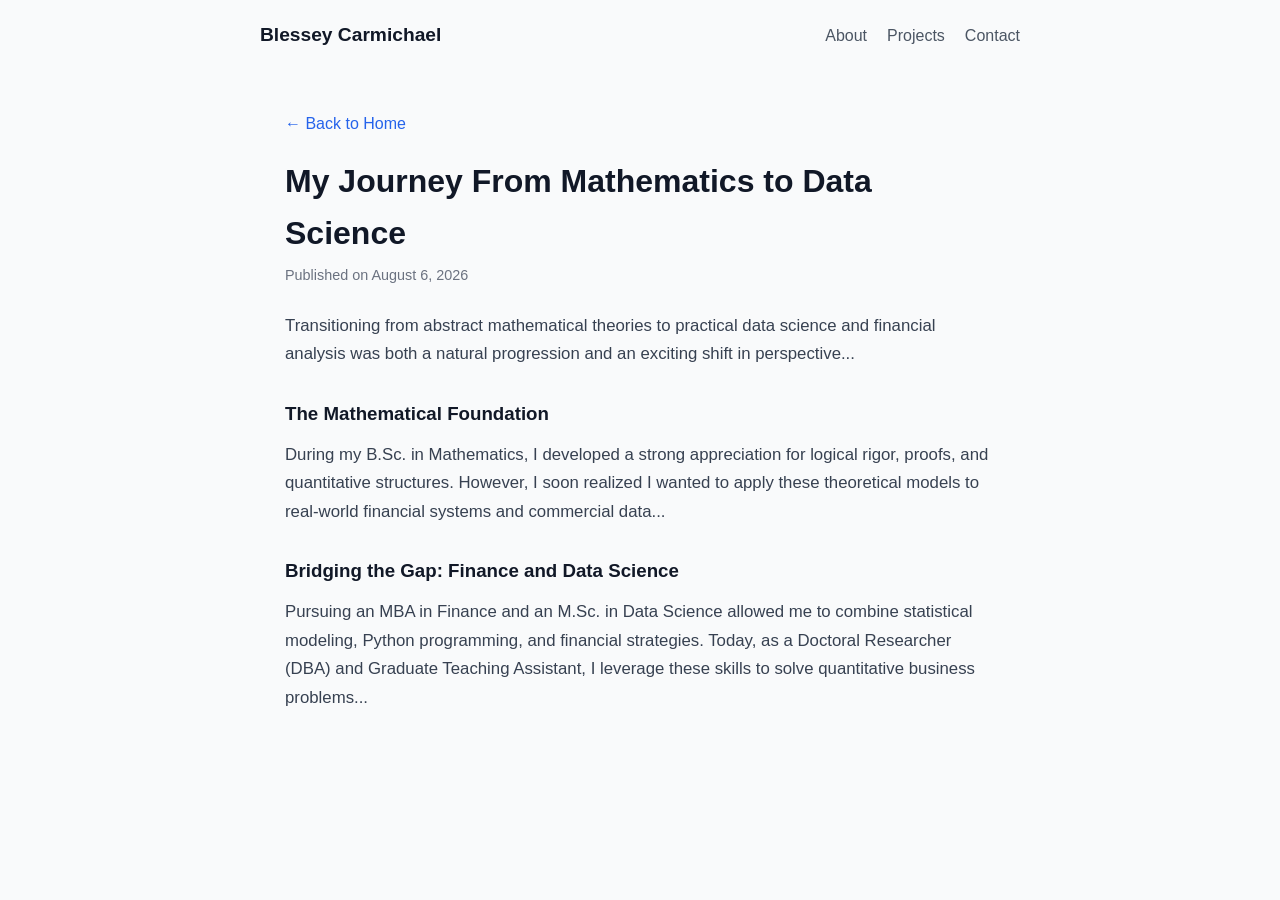
==== blogs/math-to-data-science.html @ 8691f93c "Add blog post on journey from Mathematics to Data Science This HTML file details a personal journey " ====
<!DOCTYPE html>
<html lang="en">
<head>
  <meta charset="UTF-8">
  <meta name="viewport" content="width=device-width, initial-scale=1.0">
  <title>My Journey From Mathematics to Data Science | Blessey Carmichael</title>
  <link rel="stylesheet" href="../style.css">
  <style>
    /* Styling specifically for blog posts */
    .blog-container {
      max-width: 750px;
      margin: 40px auto;
      padding: 0 20px;
    }
    .blog-date {
      color: #6b7280;
      font-size: 0.9rem;
      margin-top: 5px;
      margin-bottom: 25px;
    }
    .back-link {
      display: inline-block;
      margin-bottom: 20px;
      color: #2563eb;
      font-weight: 500;
    }
    .blog-content p {
      margin-bottom: 18px;
      font-size: 1.05rem;
      color: #374151;
      line-height: 1.7;
    }
    .blog-content h3 {
      margin-top: 30px;
      margin-bottom: 12px;
      color: #111827;
    }
  </style>
</head>
<body>

  <!-- Navigation Bar -->
  <nav class="navbar">
    <div class="logo"><a href="../index.html">Blessey Carmichael</a></div>
    <ul class="nav-links">
      <li><a href="../index.html#about">About</a></li>
      <li><a href="../index.html#projects">Projects</a></li>
      <li><a href="../index.html#contact">Contact</a></li>
    </ul>
  </nav>

  <!-- Blog Article Section -->
  <main class="blog-container">
    <a href="../index.html#blog" class="back-link">← Back to Home</a>
    
    <h1>My Journey From Mathematics to Data Science</h1>
    <p class="blog-date">Published on August 6, 2026</p>

    <article class="blog-content">
      <p>
        Transitioning from abstract mathematical theories to practical data science and financial analysis was both a natural progression and an exciting shift in perspective...
      </p>

      <h3>The Mathematical Foundation</h3>
      <p>
        During my B.Sc. in Mathematics, I developed a strong appreciation for logical rigor, proofs, and quantitative structures. However, I soon realized I wanted to apply these theoretical models to real-world financial systems and commercial data...
      </p>

      <h3>Bridging the Gap: Finance and Data Science</h3>
      <p>
        Pursuing an MBA in Finance and an M.Sc. in Data Science allowed me to combine statistical modeling, Python programming, and financial strategies. Today, as a Doctoral Researcher (DBA) and Graduate Teaching Assistant, I leverage these skills to solve quantitative business problems...
      </p>
    </article>
  </main>

</body>
</html>
---- style.css ----
/* Reset default spacing */
* {
  margin: 0;
  padding: 0;
  box-sizing: border-box;
}

/* Page font & background colors */
body {
  font-family: -apple-system, BlinkMacSystemFont, "Segoe UI", Roboto, Helvetica, Arial, sans-serif;
  color: #111827;
  background-color: #f9fafb;
  line-height: 1.6;
}

/* Links */
a {
  text-decoration: none;
  color: inherit;
}

/* Sections alignment */
.section {
  max-width: 800px;
  margin: 0 auto;
  padding: 50px 20px;
  border-bottom: 1px solid #e5e7eb;
}

h2 {
  font-size: 1.8rem;
  margin-bottom: 15px;
  color: #111827;
}

/* Navigation Bar */
.navbar {
  max-width: 800px;
  margin: 0 auto;
  padding: 20px;
  display: flex;
  justify-content: space-between;
  align-items: center;
}

.logo {
  font-weight: 700;
  font-size: 1.2rem;
}

.nav-links {
  display: flex;
  list-style: none;
  gap: 20px;
}

.nav-links a {
  color: #4b5563;
  font-weight: 500;
}

.nav-links a:hover {
  color: #2563eb;
}

/* Hero Section */
.hero {
  max-width: 800px;
  margin: 0 auto;
  padding: 60px 20px;
}

.hero h1 {
  font-size: 2.5rem;
  margin-bottom: 10px;
}

.highlight {
  color: #2563eb; /* Professional Blue */
}

.subtitle {
  font-size: 1.2rem;
  color: #4b5563;
  margin-bottom: 25px;
}

/* Buttons */
.btn {
  display: inline-block;
  background-color: #111827;
  color: #ffffff;
  padding: 10px 20px;
  border-radius: 6px;
  font-weight: 600;
}

.btn:hover {
  background-color: #374151;
}

/* Skill Tags */
.skills, .card-tags {
  display: flex;
  flex-wrap: wrap;
  gap: 8px;
  margin-top: 15px;
  margin-bottom: 15px;
}

.tag, .card-tags span {
  background-color: #e5e7eb;
  color: #374151;
  padding: 4px 10px;
  border-radius: 4px;
  font-size: 0.85rem;
  font-weight: 500;
}

/* Project Cards Layout */
.projects-grid {
  display: grid;
  grid-template-columns: repeat(auto-fit, minmax(300px, 1fr));
  gap: 20px;
  margin-top: 20px;
}

.card {
  background-color: #ffffff;
  border: 1px solid #e5e7eb;
  padding: 24px;
  border-radius: 8px;
  box-shadow: 0 1px 3px rgba(0,0,0,0.05);
}

.card h3 {
  margin-bottom: 10px;
  font-size: 1.2rem;
}

.card p {
  color: #4b5563;
  font-size: 0.95rem;
  margin-bottom: 15px;
}

.card-link {
  color: #2563eb;
  font-weight: 600;
  display: inline-block;
  margin-top: 5px;
}
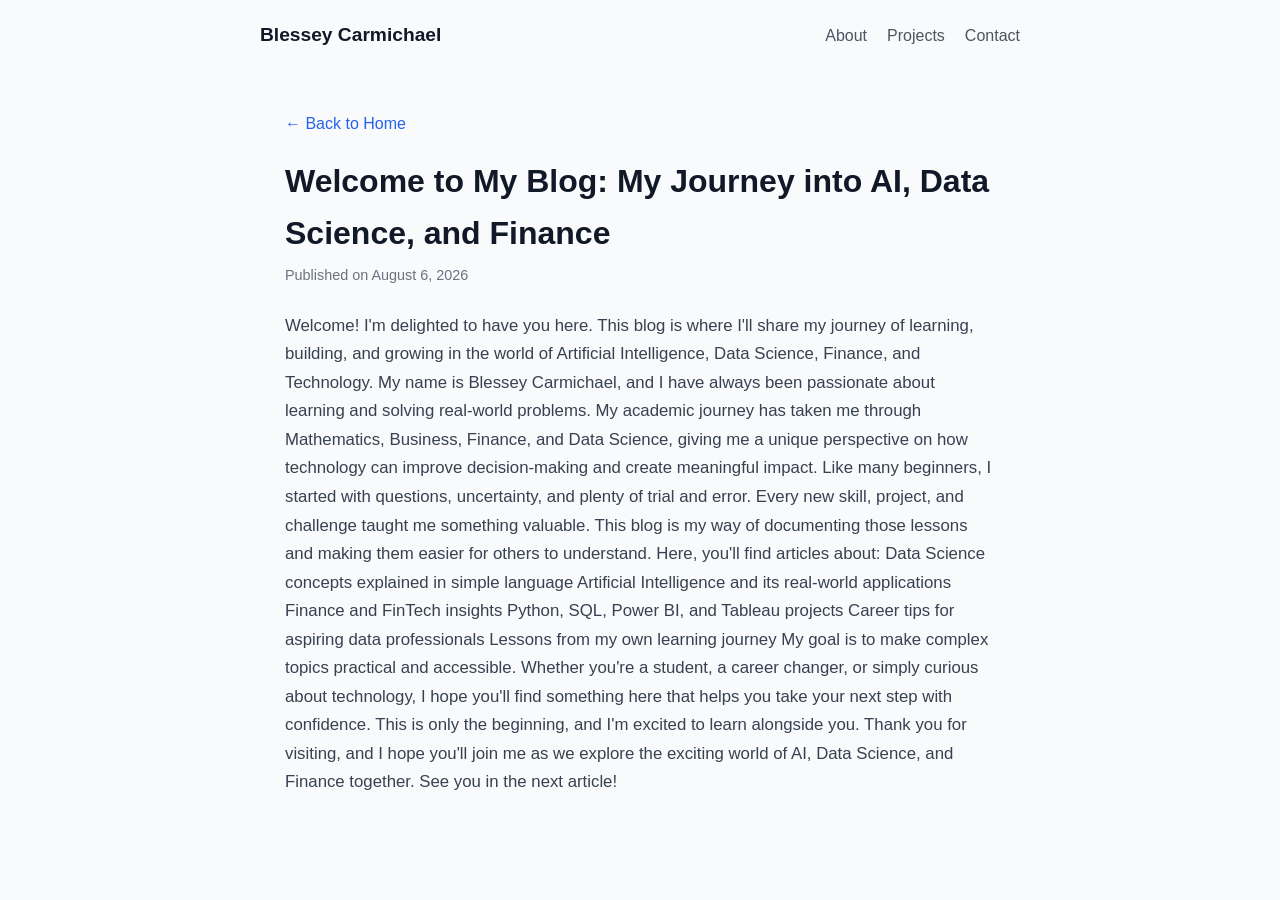
==== commit c85f539e: "Update math-to-data-science.html" ====
--- a/blogs/math-to-data-science.html
+++ b/blogs/math-to-data-science.html
@@ -53,22 +53,32 @@
   <main class="blog-container">
     <a href="../index.html#blog" class="back-link">← Back to Home</a>
     
-    <h1>My Journey From Mathematics to Data Science</h1>
+    <h1>Welcome to My Blog: My Journey into AI, Data Science, and Finance</h1>
     <p class="blog-date">Published on August 6, 2026</p>
 
     <article class="blog-content">
       <p>
-        Transitioning from abstract mathematical theories to practical data science and financial analysis was both a natural progression and an exciting shift in perspective...
-      </p>
+        Welcome!
+     I'm delighted to have you here. This blog is where I'll share my journey of learning, building, and growing in the world of Artificial Intelligence, Data Science, Finance, and Technology.
 
-      <h3>The Mathematical Foundation</h3>
-      <p>
-        During my B.Sc. in Mathematics, I developed a strong appreciation for logical rigor, proofs, and quantitative structures. However, I soon realized I wanted to apply these theoretical models to real-world financial systems and commercial data...
-      </p>
+My name is Blessey Carmichael, and I have always been passionate about learning and solving real-world problems. My academic journey has taken me through Mathematics, Business, Finance, and Data Science, giving me a unique perspective on how technology can improve decision-making and create meaningful impact.
 
-      <h3>Bridging the Gap: Finance and Data Science</h3>
-      <p>
-        Pursuing an MBA in Finance and an M.Sc. in Data Science allowed me to combine statistical modeling, Python programming, and financial strategies. Today, as a Doctoral Researcher (DBA) and Graduate Teaching Assistant, I leverage these skills to solve quantitative business problems...
+Like many beginners, I started with questions, uncertainty, and plenty of trial and error. Every new skill, project, and challenge taught me something valuable. This blog is my way of documenting those lessons and making them easier for others to understand.
+
+Here, you'll find articles about:
+
+Data Science concepts explained in simple language
+Artificial Intelligence and its real-world applications
+Finance and FinTech insights
+Python, SQL, Power BI, and Tableau projects
+Career tips for aspiring data professionals
+Lessons from my own learning journey
+
+My goal is to make complex topics practical and accessible. Whether you're a student, a career changer, or simply curious about technology, I hope you'll find something here that helps you take your next step with confidence.
+
+This is only the beginning, and I'm excited to learn alongside you. Thank you for visiting, and I hope you'll join me as we explore the exciting world of AI, Data Science, and Finance together.
+
+See you in the next article!
       </p>
     </article>
   </main>
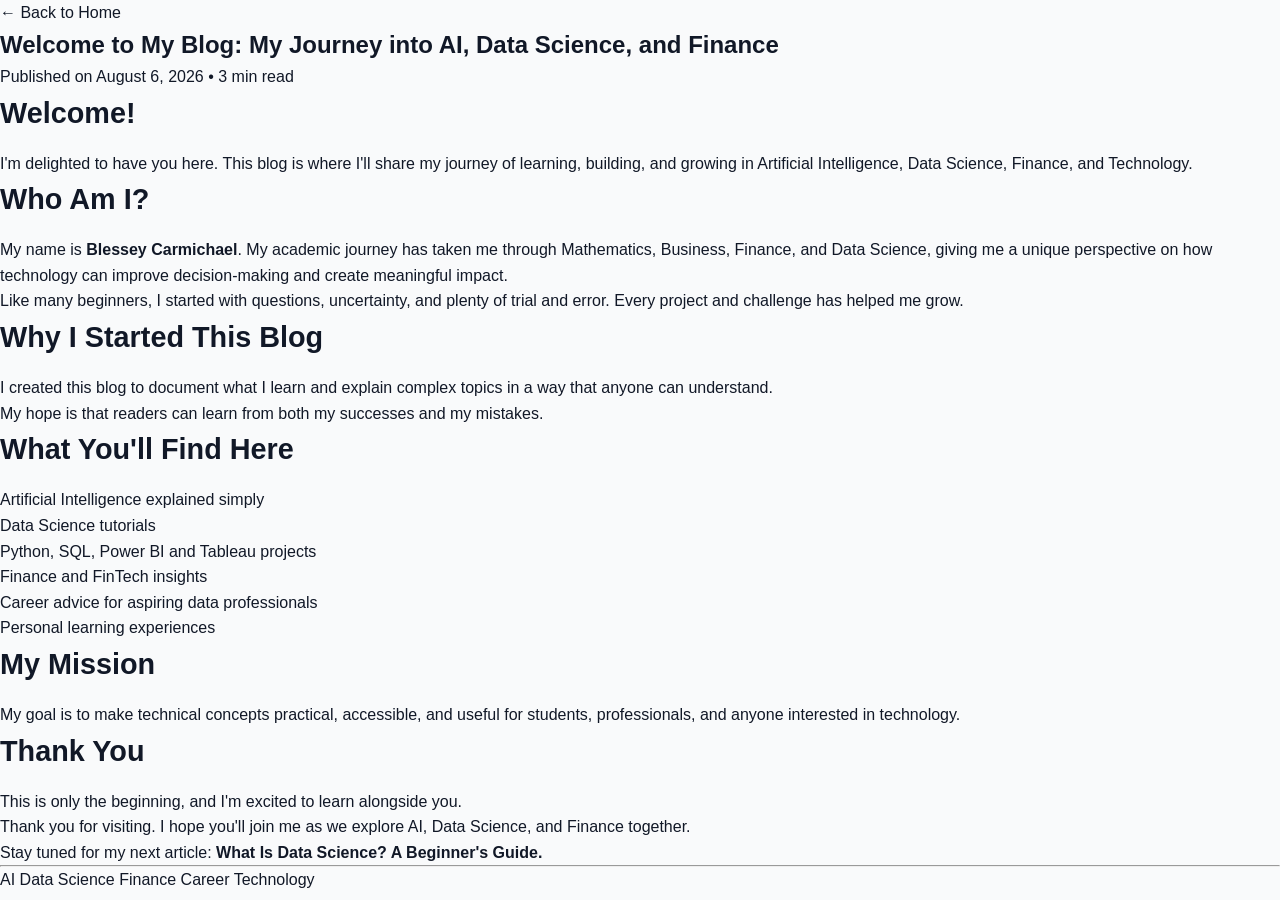
==== commit 46645e54: "Revise blog structure and update content" ====
--- a/blogs/math-to-data-science.html
+++ b/blogs/math-to-data-science.html
@@ -1,87 +1,155 @@
 <!DOCTYPE html>
 <html lang="en">
 <head>
-  <meta charset="UTF-8">
-  <meta name="viewport" content="width=device-width, initial-scale=1.0">
-  <title>My Journey From Mathematics to Data Science | Blessey Carmichael</title>
-  <link rel="stylesheet" href="../style.css">
-  <style>
-    /* Styling specifically for blog posts */
-    .blog-container {
-      max-width: 750px;
-      margin: 40px auto;
-      padding: 0 20px;
-    }
-    .blog-date {
-      color: #6b7280;
-      font-size: 0.9rem;
-      margin-top: 5px;
-      margin-bottom: 25px;
-    }
-    .back-link {
-      display: inline-block;
-      margin-bottom: 20px;
-      color: #2563eb;
-      font-weight: 500;
-    }
-    .blog-content p {
-      margin-bottom: 18px;
-      font-size: 1.05rem;
-      color: #374151;
-      line-height: 1.7;
-    }
-    .blog-content h3 {
-      margin-top: 30px;
-      margin-bottom: 12px;
-      color: #111827;
-    }
-  </style>
+    <meta charset="UTF-8">
+    <meta name="viewport" content="width=device-width, initial-scale=1.0">
+    <title>Welcome to My Blog | Blessey Carmichael</title>
+
+    <link rel="stylesheet" href="../style.css">
 </head>
+
 <body>
 
-  <!-- Navigation Bar -->
-  <nav class="navbar">
-    <div class="logo"><a href="../index.html">Blessey Carmichael</a></div>
-    <ul class="nav-links">
-      <li><a href="../index.html#about">About</a></li>
-      <li><a href="../index.html#projects">Projects</a></li>
-      <li><a href="../index.html#contact">Contact</a></li>
-    </ul>
-  </nav>
+<div class="blog-container">
 
-  <!-- Blog Article Section -->
-  <main class="blog-container">
-    <a href="../index.html#blog" class="back-link">← Back to Home</a>
-    
-    <h1>Welcome to My Blog: My Journey into AI, Data Science, and Finance</h1>
-    <p class="blog-date">Published on August 6, 2026</p>
+    <a href="../index.html" class="back-link">← Back to Home</a>
 
-    <article class="blog-content">
-      <p>
-        Welcome!
-     I'm delighted to have you here. This blog is where I'll share my journey of learning, building, and growing in the world of Artificial Intelligence, Data Science, Finance, and Technology.
+    <article>
 
-My name is Blessey Carmichael, and I have always been passionate about learning and solving real-world problems. My academic journey has taken me through Mathematics, Business, Finance, and Data Science, giving me a unique perspective on how technology can improve decision-making and create meaningful impact.
+        <header class="blog-header">
+            <h1>Welcome to My Blog: My Journey into AI, Data Science, and Finance</h1>
 
-Like many beginners, I started with questions, uncertainty, and plenty of trial and error. Every new skill, project, and challenge taught me something valuable. This blog is my way of documenting those lessons and making them easier for others to understand.
+            <p class="publish-date">
+                Published on August 6, 2026 • 3 min read
+            </p>
+        </header>
 
-Here, you'll find articles about:
+        <!-- Introduction -->
 
-Data Science concepts explained in simple language
-Artificial Intelligence and its real-world applications
-Finance and FinTech insights
-Python, SQL, Power BI, and Tableau projects
-Career tips for aspiring data professionals
-Lessons from my own learning journey
+        <section>
 
-My goal is to make complex topics practical and accessible. Whether you're a student, a career changer, or simply curious about technology, I hope you'll find something here that helps you take your next step with confidence.
+            <h2>Welcome!</h2>
 
-This is only the beginning, and I'm excited to learn alongside you. Thank you for visiting, and I hope you'll join me as we explore the exciting world of AI, Data Science, and Finance together.
+            <p>
+                I'm delighted to have you here.
+                This blog is where I'll share my journey of learning,
+                building, and growing in Artificial Intelligence,
+                Data Science, Finance, and Technology.
+            </p>
 
-See you in the next article!
-      </p>
+        </section>
+
+        <!-- About -->
+
+        <section>
+
+            <h2>Who Am I?</h2>
+
+            <p>
+                My name is <strong>Blessey Carmichael</strong>.
+                My academic journey has taken me through
+                Mathematics, Business, Finance, and Data Science,
+                giving me a unique perspective on how technology
+                can improve decision-making and create meaningful impact.
+            </p>
+
+            <p>
+                Like many beginners, I started with questions,
+                uncertainty, and plenty of trial and error.
+                Every project and challenge has helped me grow.
+            </p>
+
+        </section>
+
+        <!-- Blog Purpose -->
+
+        <section>
+
+            <h2>Why I Started This Blog</h2>
+
+            <p>
+                I created this blog to document what I learn
+                and explain complex topics in a way that anyone
+                can understand.
+            </p>
+
+            <p>
+                My hope is that readers can learn from both
+                my successes and my mistakes.
+            </p>
+
+        </section>
+
+        <!-- Topics -->
+
+        <section>
+
+            <h2>What You'll Find Here</h2>
+
+            <ul>
+                <li>Artificial Intelligence explained simply</li>
+                <li>Data Science tutorials</li>
+                <li>Python, SQL, Power BI and Tableau projects</li>
+                <li>Finance and FinTech insights</li>
+                <li>Career advice for aspiring data professionals</li>
+                <li>Personal learning experiences</li>
+            </ul>
+
+        </section>
+
+        <!-- Mission -->
+
+        <section>
+
+            <h2>My Mission</h2>
+
+            <p>
+                My goal is to make technical concepts practical,
+                accessible, and useful for students,
+                professionals, and anyone interested in technology.
+            </p>
+
+        </section>
+
+        <!-- Closing -->
+
+        <section>
+
+            <h2>Thank You</h2>
+
+            <p>
+                This is only the beginning,
+                and I'm excited to learn alongside you.
+            </p>
+
+            <p>
+                Thank you for visiting.
+                I hope you'll join me as we explore AI,
+                Data Science, and Finance together.
+            </p>
+
+            <p>
+                Stay tuned for my next article:
+                <strong>What Is Data Science? A Beginner's Guide.</strong>
+            </p>
+
+        </section>
+
+        <hr>
+
+        <div class="tags">
+
+            <span>AI</span>
+            <span>Data Science</span>
+            <span>Finance</span>
+            <span>Career</span>
+            <span>Technology</span>
+
+        </div>
+
     </article>
-  </main>
+
+</div>
 
 </body>
 </html>
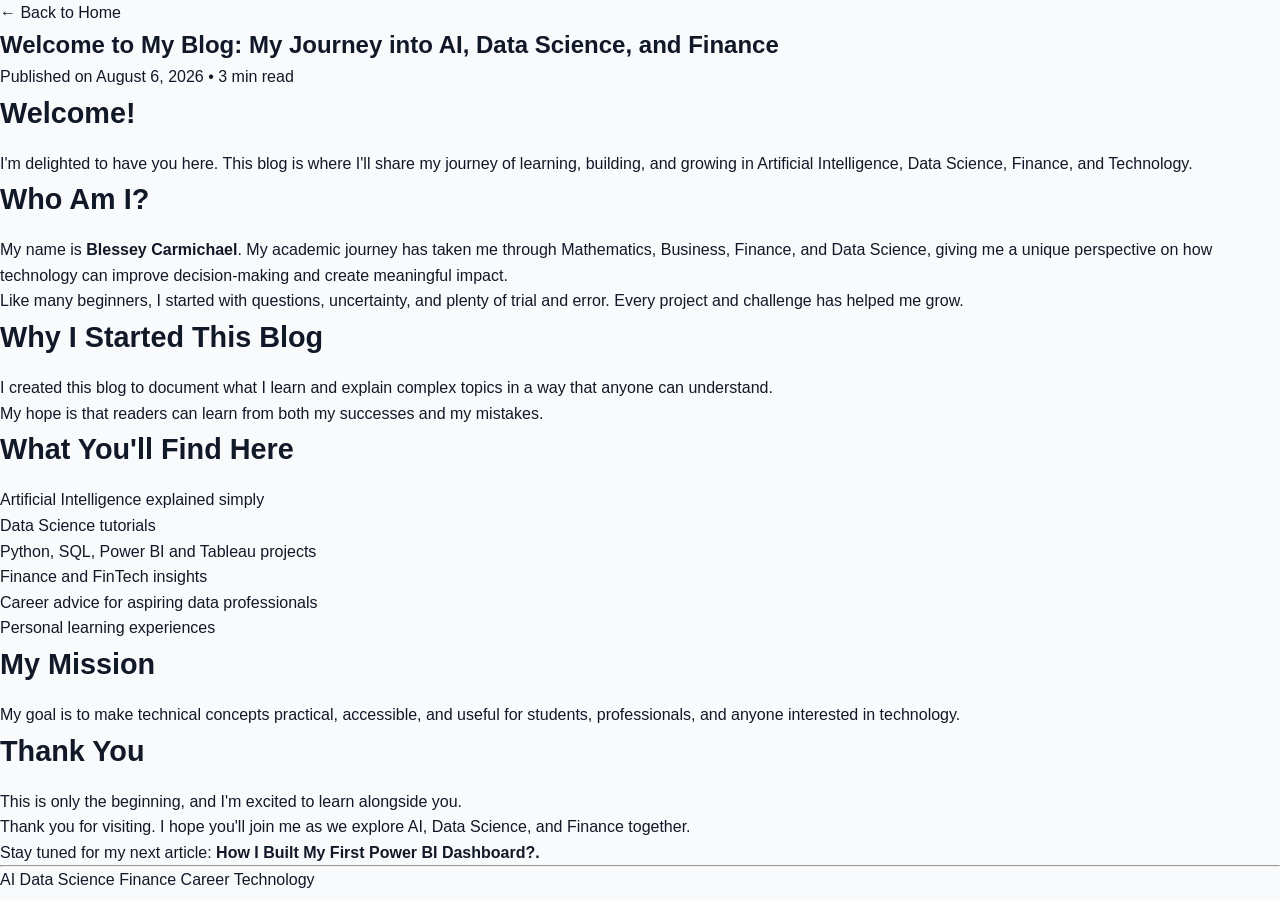
==== commit 9810a6e2: "Update next article title in math-to-data-science.html" ====
--- a/blogs/math-to-data-science.html
+++ b/blogs/math-to-data-science.html
@@ -130,7 +130,7 @@
 
             <p>
                 Stay tuned for my next article:
-                <strong>What Is Data Science? A Beginner's Guide.</strong>
+                <strong>How I Built My First Power BI Dashboard?.</strong>
             </p>
 
         </section>
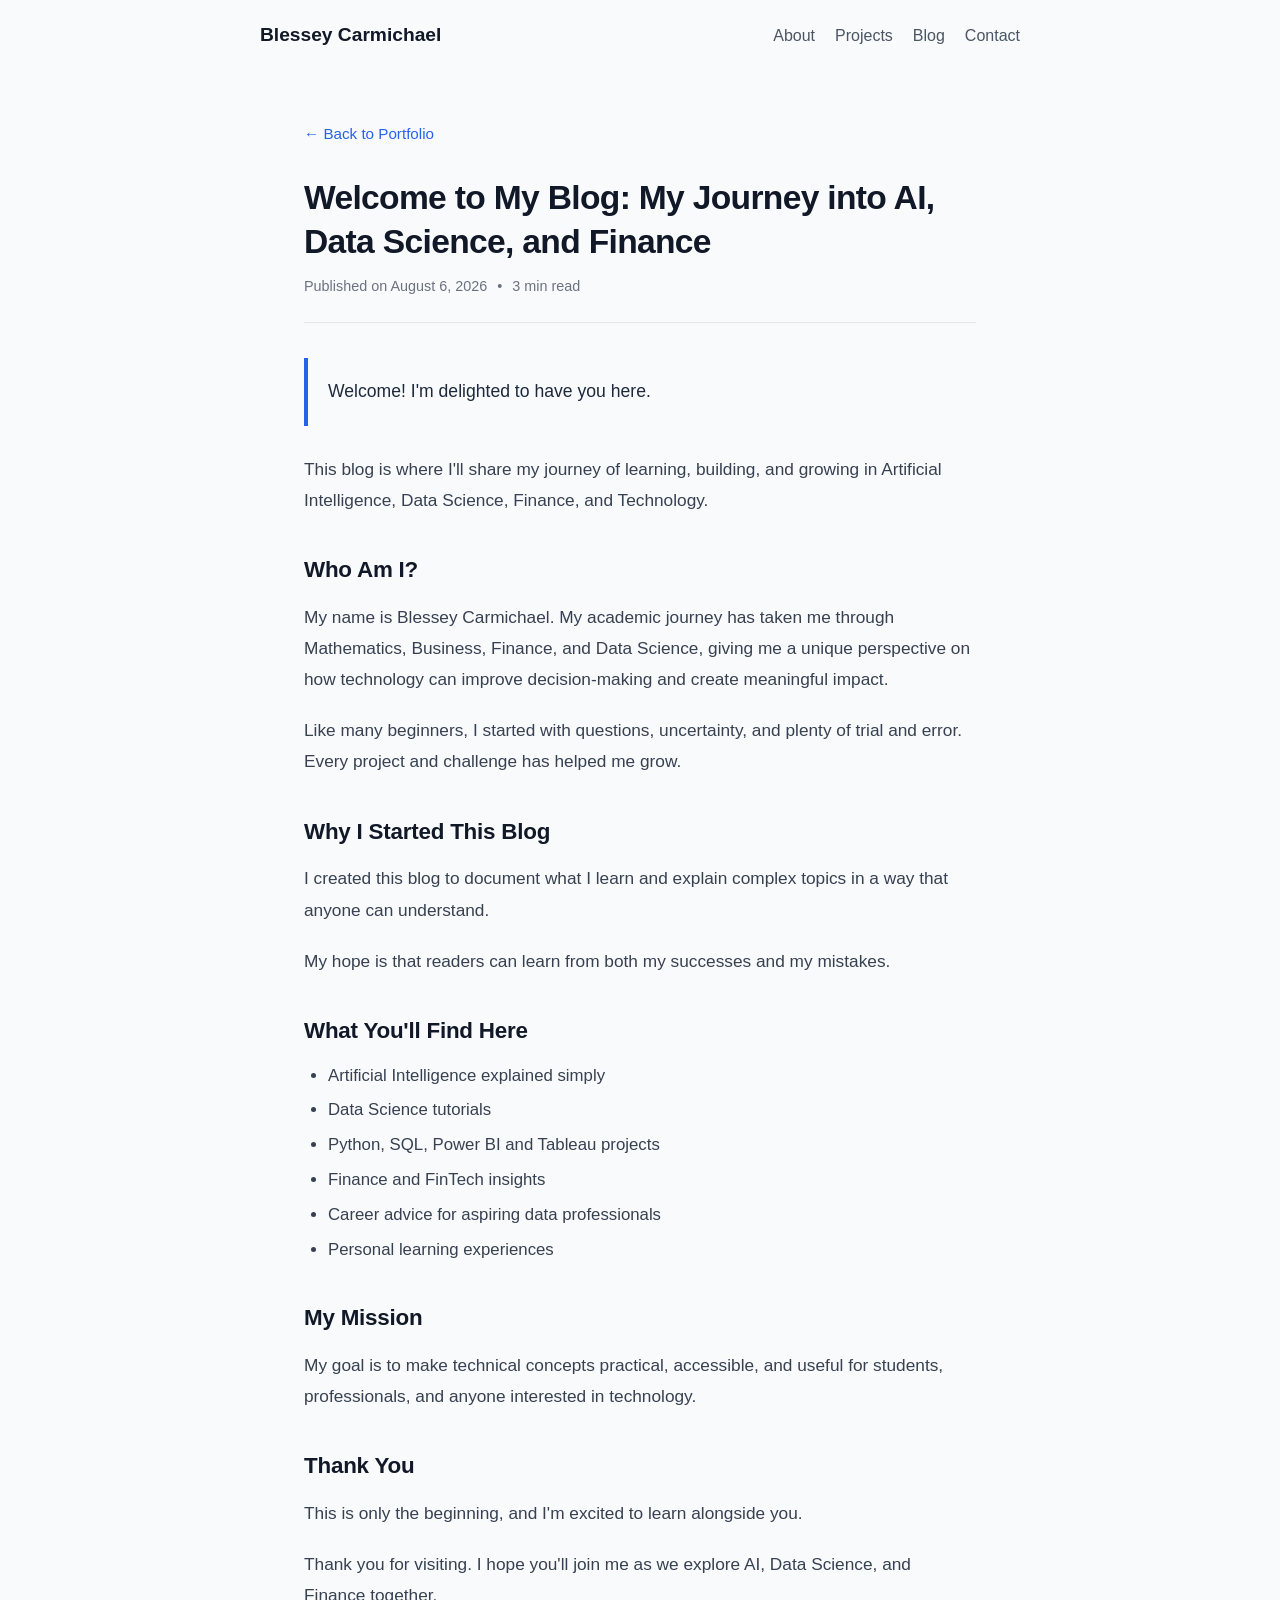
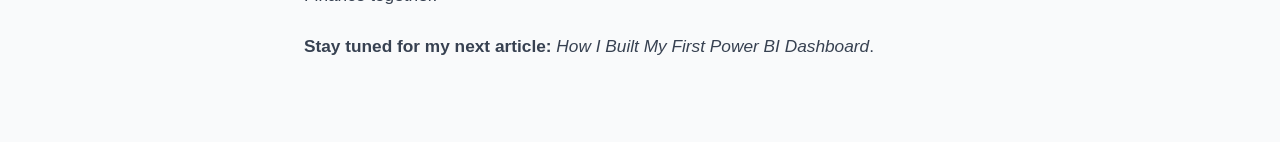
==== commit 7c4d42c9: "Update math-to-data-science.html" ====
--- a/blogs/math-to-data-science.html
+++ b/blogs/math-to-data-science.html
@@ -1,155 +1,193 @@
 <!DOCTYPE html>
 <html lang="en">
 <head>
-    <meta charset="UTF-8">
-    <meta name="viewport" content="width=device-width, initial-scale=1.0">
-    <title>Welcome to My Blog | Blessey Carmichael</title>
+  <meta charset="UTF-8">
+  <meta name="viewport" content="width=device-width, initial-scale=1.0">
+  <title>Welcome to My Blog: My Journey into AI, Data Science, and Finance | Blessey Carmichael</title>
+  <link rel="stylesheet" href="../style.css">
+  <style>
+    /* Reader Layout & Clean Typography */
+    .blog-container {
+      max-width: 720px;
+      margin: 50px auto 80px auto;
+      padding: 0 24px;
+      font-family: -apple-system, BlinkMacSystemFont, "Segoe UI", Roboto, Helvetica, Arial, sans-serif;
+    }
+    
+    .back-link {
+      display: inline-flex;
+      align-items: center;
+      margin-bottom: 30px;
+      color: #2563eb;
+      font-weight: 500;
+      font-size: 0.95rem;
+      text-decoration: none;
+      transition: color 0.2s ease;
+    }
+    .back-link:hover {
+      color: #1d4ed8;
+      text-decoration: underline;
+    }
 
-    <link rel="stylesheet" href="../style.css">
+    .article-header {
+      margin-bottom: 35px;
+      border-bottom: 1px solid #e5e7eb;
+      padding-bottom: 24px;
+    }
+
+    .article-header h1 {
+      font-size: 2.1rem;
+      line-height: 1.3;
+      color: #111827;
+      font-weight: 700;
+      letter-spacing: -0.02em;
+      margin-bottom: 12px;
+    }
+
+    .meta-info {
+      display: flex;
+      gap: 10px;
+      align-items: center;
+      color: #6b7280;
+      font-size: 0.9rem;
+    }
+
+    .blog-content p {
+      margin-bottom: 20px;
+      font-size: 1.08rem;
+      color: #374151;
+      line-height: 1.8;
+      word-break: break-word;
+    }
+
+    .blog-content h2 {
+      margin-top: 36px;
+      margin-bottom: 14px;
+      color: #111827;
+      font-size: 1.4rem;
+      font-weight: 600;
+      letter-spacing: -0.01em;
+    }
+
+    .blog-content ul {
+      margin-bottom: 24px;
+      padding-left: 24px;
+      color: #374151;
+    }
+
+    .blog-content li {
+      margin-bottom: 8px;
+      font-size: 1.05rem;
+      line-height: 1.6;
+    }
+
+    /* Highlight Box */
+    .welcome-card {
+      background-color: #f8fafc;
+      border-left: 4px solid #2563eb;
+      padding: 18px 20px;
+      margin-bottom: 28px;
+      border-radius: 0 8px 8px 0;
+    }
+    
+    .welcome-card p {
+      margin: 0;
+      font-size: 1.1rem;
+      color: #1e293b;
+      font-weight: 500;
+    }
+
+    /* Mobile Responsiveness */
+    @media (max-width: 640px) {
+      .article-header h1 {
+        font-size: 1.7rem;
+      }
+      .blog-container {
+        margin-top: 24px;
+      }
+    }
+  </style>
 </head>
-
 <body>
 
-<div class="blog-container">
+  <!-- Navigation Bar -->
+  <nav class="navbar">
+    <div class="logo"><a href="../index.html">Blessey Carmichael</a></div>
+    <ul class="nav-links">
+      <li><a href="../index.html#about">About</a></li>
+      <li><a href="../index.html#projects">Projects</a></li>
+      <li><a href="../index.html#blog">Blog</a></li>
+      <li><a href="../index.html#contact">Contact</a></li>
+    </ul>
+  </nav>
 
-    <a href="../index.html" class="back-link">← Back to Home</a>
+  <!-- Blog Container -->
+  <main class="blog-container">
+    <a href="../index.html#blog" class="back-link">← Back to Portfolio</a>
+    
+    <header class="article-header">
+      <h1>Welcome to My Blog: My Journey into AI, Data Science, and Finance</h1>
+      <div class="meta-info">
+        <span>Published on August 6, 2026</span>
+        <span>•</span>
+        <span>3 min read</span>
+      </div>
+    </header>
 
-    <article>
+    <article class="blog-content">
+      
+      <div class="welcome-card">
+        <p>Welcome! I'm delighted to have you here.</p>
+      </div>
 
-        <header class="blog-header">
-            <h1>Welcome to My Blog: My Journey into AI, Data Science, and Finance</h1>
+      <p>
+        This blog is where I'll share my journey of learning, building, and growing in Artificial Intelligence, Data Science, Finance, and Technology.
+      </p>
 
-            <p class="publish-date">
-                Published on August 6, 2026 • 3 min read
-            </p>
-        </header>
+      <h2>Who Am I?</h2>
+      <p>
+        My name is Blessey Carmichael. My academic journey has taken me through Mathematics, Business, Finance, and Data Science, giving me a unique perspective on how technology can improve decision-making and create meaningful impact.
+      </p>
+      <p>
+        Like many beginners, I started with questions, uncertainty, and plenty of trial and error. Every project and challenge has helped me grow.
+      </p>
 
-        <!-- Introduction -->
+      <h2>Why I Started This Blog</h2>
+      <p>
+        I created this blog to document what I learn and explain complex topics in a way that anyone can understand.
+      </p>
+      <p>
+        My hope is that readers can learn from both my successes and my mistakes.
+      </p>
 
-        <section>
+      <h2>What You'll Find Here</h2>
+      <ul>
+        <li>Artificial Intelligence explained simply</li>
+        <li>Data Science tutorials</li>
+        <li>Python, SQL, Power BI and Tableau projects</li>
+        <li>Finance and FinTech insights</li>
+        <li>Career advice for aspiring data professionals</li>
+        <li>Personal learning experiences</li>
+      </ul>
 
-            <h2>Welcome!</h2>
+      <h2>My Mission</h2>
+      <p>
+        My goal is to make technical concepts practical, accessible, and useful for students, professionals, and anyone interested in technology.
+      </p>
 
-            <p>
-                I'm delighted to have you here.
-                This blog is where I'll share my journey of learning,
-                building, and growing in Artificial Intelligence,
-                Data Science, Finance, and Technology.
-            </p>
-
-        </section>
-
-        <!-- About -->
-
-        <section>
-
-            <h2>Who Am I?</h2>
-
-            <p>
-                My name is <strong>Blessey Carmichael</strong>.
-                My academic journey has taken me through
-                Mathematics, Business, Finance, and Data Science,
-                giving me a unique perspective on how technology
-                can improve decision-making and create meaningful impact.
-            </p>
-
-            <p>
-                Like many beginners, I started with questions,
-                uncertainty, and plenty of trial and error.
-                Every project and challenge has helped me grow.
-            </p>
-
-        </section>
-
-        <!-- Blog Purpose -->
-
-        <section>
-
-            <h2>Why I Started This Blog</h2>
-
-            <p>
-                I created this blog to document what I learn
-                and explain complex topics in a way that anyone
-                can understand.
-            </p>
-
-            <p>
-                My hope is that readers can learn from both
-                my successes and my mistakes.
-            </p>
-
-        </section>
-
-        <!-- Topics -->
-
-        <section>
-
-            <h2>What You'll Find Here</h2>
-
-            <ul>
-                <li>Artificial Intelligence explained simply</li>
-                <li>Data Science tutorials</li>
-                <li>Python, SQL, Power BI and Tableau projects</li>
-                <li>Finance and FinTech insights</li>
-                <li>Career advice for aspiring data professionals</li>
-                <li>Personal learning experiences</li>
-            </ul>
-
-        </section>
-
-        <!-- Mission -->
-
-        <section>
-
-            <h2>My Mission</h2>
-
-            <p>
-                My goal is to make technical concepts practical,
-                accessible, and useful for students,
-                professionals, and anyone interested in technology.
-            </p>
-
-        </section>
-
-        <!-- Closing -->
-
-        <section>
-
-            <h2>Thank You</h2>
-
-            <p>
-                This is only the beginning,
-                and I'm excited to learn alongside you.
-            </p>
-
-            <p>
-                Thank you for visiting.
-                I hope you'll join me as we explore AI,
-                Data Science, and Finance together.
-            </p>
-
-            <p>
-                Stay tuned for my next article:
-                <strong>How I Built My First Power BI Dashboard?.</strong>
-            </p>
-
-        </section>
-
-        <hr>
-
-        <div class="tags">
-
-            <span>AI</span>
-            <span>Data Science</span>
-            <span>Finance</span>
-            <span>Career</span>
-            <span>Technology</span>
-
-        </div>
+      <h2>Thank You</h2>
+      <p>
+        This is only the beginning, and I'm excited to learn alongside you.
+      </p>
+      <p>
+        Thank you for visiting. I hope you'll join me as we explore AI, Data Science, and Finance together.
+      </p>
+      <p>
+        <strong>Stay tuned for my next article:</strong> <em>How I Built My First Power BI Dashboard</em>.
+      </p>
 
     </article>
-
-</div>
+  </main>
 
 </body>
 </html>
